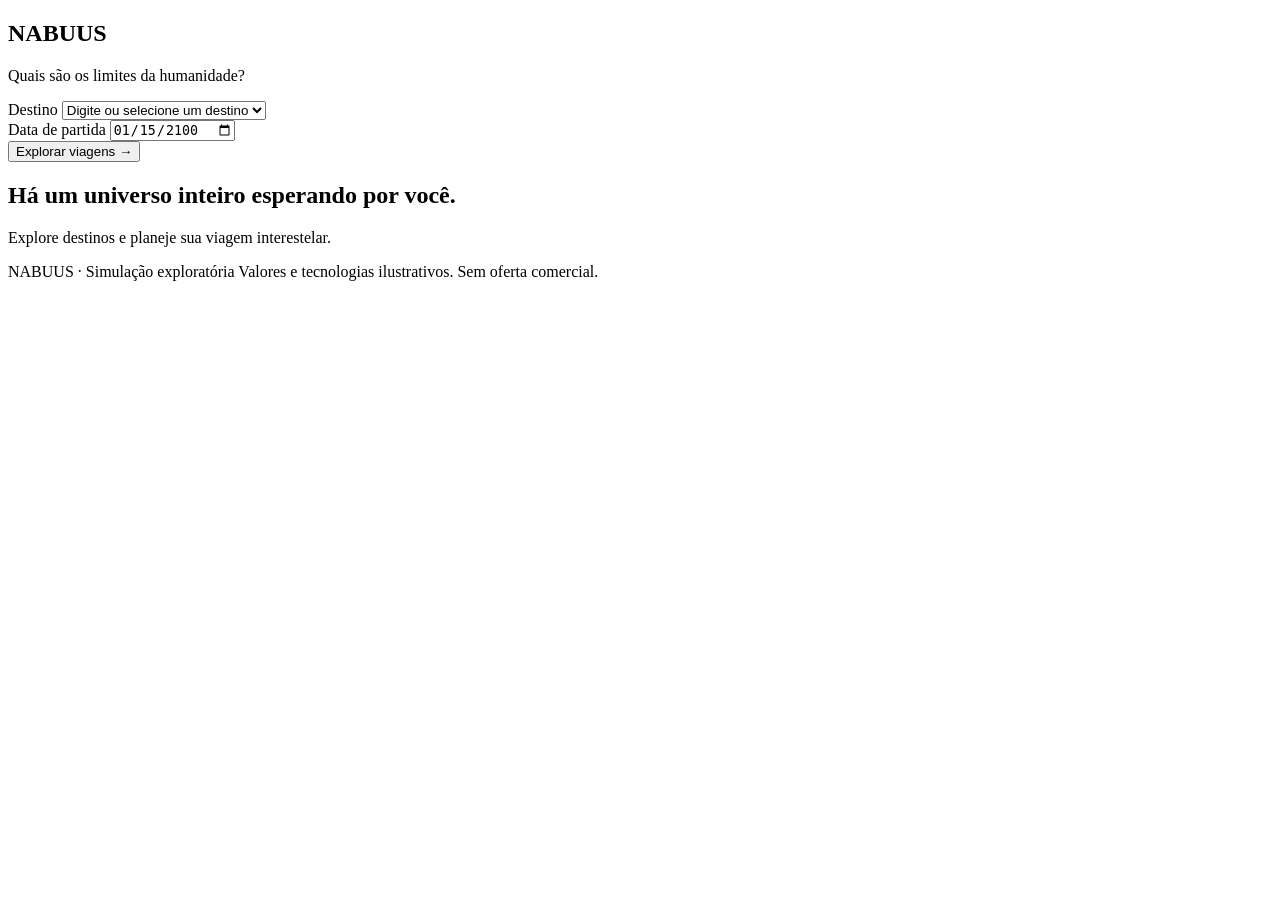
==== frontend/index.html @ 34257c63 "feat(frontend): adiciona telas de busca inicial, login e registro" ====
<!DOCTYPE html>
<html lang="pt-BR">
<head>
  <meta charset="UTF-8">
  <meta name="viewport" content="width=device-width, initial-scale=1.0">
  <title>NABUUS • Página inicial</title>
  <link rel="preconnect" href="https://fonts.googleapis.com">
  <link rel="preconnect" href="https://fonts.gstatic.com" crossorigin>
  <link href="https://fonts.googleapis.com/css2?family=Michroma&display=swap" rel="stylesheet">
  <link rel="stylesheet" href="css/tokens.css">
  <link rel="stylesheet" href="css/base.css">
  <link rel="stylesheet" href="css/components/navbar.css">
  <link rel="stylesheet" href="css/components/buttons.css">
  <link rel="stylesheet" href="css/components/forms.css">
  <link rel="stylesheet" href="css/pages/layout.css">
</head>
<body class="pagina-hero">
  <header id="navbar-principal" class="navbar"></header>

  <main class="container-viajante hero">
    <section aria-labelledby="titulo-hero">
      <h1 id="titulo-hero" class="hero__titulo">NABUUS</h1>
      <p class="hero__subtitulo">Quais são os limites da humanidade?</p>
    </section>

    <form id="form-busca-inicial" class="hero__busca" novalidate>
      <div class="campo">
        <label class="campo__rotulo" for="select-destino">Destino</label>
        <select id="select-destino" class="campo__select" name="destino">
          <option value="">Digite ou selecione um destino</option>
        </select>
      </div>

      <div class="campo">
        <label class="campo__rotulo" for="input-data">Data de partida</label>
        <input id="input-data" class="campo__controle" type="date" name="data" value="2100-01-15">
      </div>

      <button type="submit" class="botao botao--primario botao--grande">
        Explorar viagens →
      </button>
    </form>

    <section aria-label="Apresentação da experiência">
      <h2 class="hero__subtitulo">Há um universo inteiro esperando por você.</h2>
      <p class="texto-secundario">Explore destinos e planeje sua viagem interestelar.</p>
    </section>
  </main>

  <footer class="rodape">
    <div class="rodape__inner container-viajante">
      <span>NABUUS · Simulação exploratória</span>
      <span>Valores e tecnologias ilustrativos. Sem oferta comercial.</span>
    </div>
  </footer>

  <script type="module" src="js/views/home-view.js"></script>
</body>
</html>
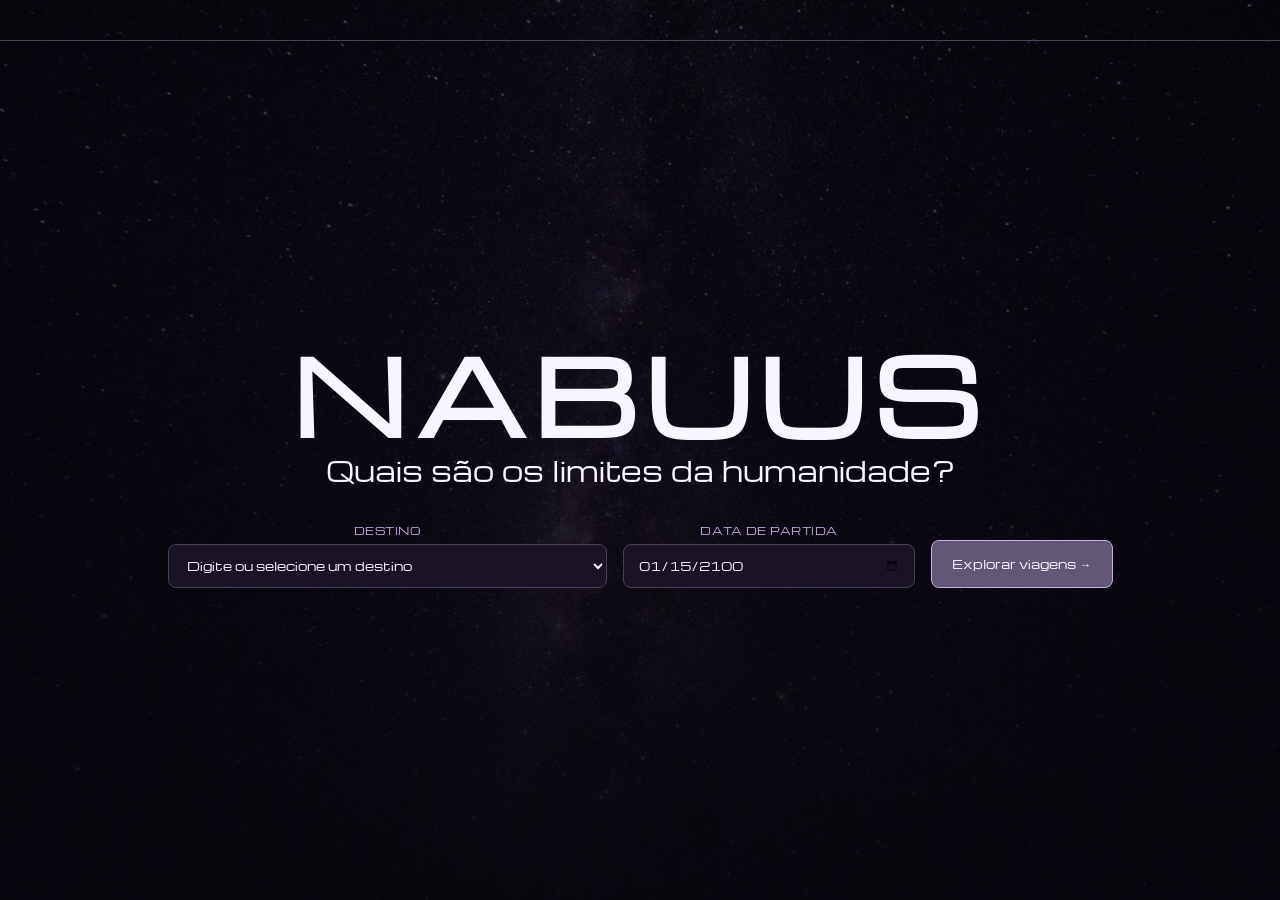
==== commit fed5c2c5: "style(frontend): ajusta espaçamento de login e limpa landing page" ====
--- a/frontend/index.html
+++ b/frontend/index.html
@@ -40,19 +40,7 @@
         Explorar viagens →
       </button>
     </form>
-
-    <section aria-label="Apresentação da experiência">
-      <h2 class="hero__subtitulo">Há um universo inteiro esperando por você.</h2>
-      <p class="texto-secundario">Explore destinos e planeje sua viagem interestelar.</p>
-    </section>
   </main>
-
-  <footer class="rodape">
-    <div class="rodape__inner container-viajante">
-      <span>NABUUS · Simulação exploratória</span>
-      <span>Valores e tecnologias ilustrativos. Sem oferta comercial.</span>
-    </div>
-  </footer>
 
   <script type="module" src="js/views/home-view.js"></script>
 </body>
--- a/frontend/css/tokens.css
+++ b/frontend/css/tokens.css
@@ -0,0 +1,71 @@
+/* Design Tokens extraídos do protótipo Nabuus.fig */
+:root {
+  /* Tipografia */
+  --fonte-principal: 'Michroma', sans-serif;
+  --texto-2xs: 0.5rem;        /* 8px */
+  --texto-xs: 0.625rem;       /* 10px */
+  --texto-sm: 0.6875rem;      /* 11px */
+  --texto-base: 0.75rem;      /* 12px */
+  --texto-md: 0.875rem;       /* 14px */
+  --texto-lg: 1rem;           /* 16px */
+  --texto-xl: 1.25rem;        /* 20px */
+  --texto-2xl: 1.625rem;      /* 26px */
+  --texto-3xl: 2rem;          /* 32px */
+  --texto-display-login: 4rem;
+  --texto-display-hero: clamp(2.5rem, 8vw, 7.3125rem);
+
+  /* Cores de Fundo */
+  --cor-fundo-espaco: #050409;
+  --cor-fundo-primario: #06040E;
+  --cor-fundo-mapa: #07060D;
+  --cor-fundo-overlay: rgba(5, 4, 9, 0.82);
+
+  /* Superfícies e Cards */
+  --cor-superficie-card: #110E1E;
+  --cor-superficie-painel: #110C1C;
+  --cor-superficie-secundaria: #171224;
+  --cor-superficie-input: #191325;
+  --cor-superficie-destaque: #21192F;
+  --cor-superficie-cabine: #211B30;
+  --cor-superficie-badge: #292138;
+  --cor-poltrona-ocupada: #302B3A;
+
+  /* Bordas */
+  --cor-borda-padrao: #494057;
+  --cor-borda-painel: #524566;
+  --cor-borda-card: #66597A;
+  --cor-borda-foco: #A496B7;
+  --cor-borda-selecionada: #8E76B0;
+  --cor-borda-ativa: #C7AFE9;
+
+  /* Ações e Estados */
+  --cor-acao-primaria: #625875;
+  --cor-acao-primaria-ativa: #4F4069;
+  --cor-acao-secundaria: #3B334A;
+  --cor-perigo-fundo: #421729;
+  --cor-perigo-borda: #A6475C;
+
+  /* Textos e Acentos */
+  --cor-texto-primario: #F8F5FF;
+  --cor-texto-secundario: #CFC5DA;
+  --cor-texto-apoio: #D4C7E5;
+  --cor-texto-mutado: #A99AB9;
+  --cor-acento-lavanda: #C7AFE9;
+  --cor-acento-brilho: #E0C9FF;
+
+  /* Raios */
+  --raio-xs: 3px;
+  --raio-sm: 6px;
+  --raio-md: 8px;
+  --raio-lg: 10px;
+  --raio-xl: 12px;
+
+  /* Espaçamentos e Larguras */
+  --espaco-xs: 0.25rem;
+  --espaco-sm: 0.5rem;
+  --espaco-md: 1rem;
+  --espaco-lg: 1.5rem;
+  --espaco-xl: 2rem;
+  --largura-viajante: 1336px;
+  --largura-gestao: 1200px;
+}
--- a/frontend/css/base.css
+++ b/frontend/css/base.css
@@ -0,0 +1,123 @@
+*,
+*::before,
+*::after {
+  box-sizing: border-box;
+  margin: 0;
+  padding: 0;
+}
+
+html {
+  font-size: 16px;
+  background-color: var(--cor-fundo-espaco);
+  color: var(--cor-texto-primario);
+  font-family: var(--fonte-principal);
+  -webkit-font-smoothing: antialiased;
+}
+
+body {
+  min-height: 100vh;
+  background-color: var(--cor-fundo-primario);
+  color: var(--cor-texto-primario);
+  font-family: var(--fonte-principal);
+  font-size: var(--texto-base);
+  line-height: 1.5;
+  display: flex;
+  flex-direction: column;
+}
+
+a {
+  color: inherit;
+  text-decoration: none;
+}
+
+button,
+input,
+select,
+textarea {
+  font-family: inherit;
+  color: inherit;
+}
+
+button {
+  cursor: pointer;
+}
+
+:focus-visible {
+  outline: 2px solid var(--cor-acento-lavanda);
+  outline-offset: 2px;
+}
+
+.oculto {
+  display: none !important;
+}
+
+.sr-only {
+  position: absolute !important;
+  width: 1px;
+  height: 1px;
+  overflow: hidden;
+  clip: rect(0, 0, 0, 0);
+  white-space: nowrap;
+}
+
+.container-viajante,
+.container-gestao {
+  width: 100%;
+  margin-inline: auto;
+  padding-inline: var(--espaco-md);
+}
+
+@media (min-width: 768px) {
+  .container-viajante,
+  .container-gestao {
+    padding-inline: 3.25rem;
+  }
+}
+
+@media (min-width: 1400px) {
+  .container-viajante {
+    max-width: calc(var(--largura-viajante) + 6.5rem);
+  }
+
+  .container-gestao {
+    max-width: calc(var(--largura-gestao) + 6.5rem);
+  }
+}
+
+/* 4 Estados Obrigatórios da UI */
+.estado-painel {
+  background-color: var(--cor-superficie-card);
+  border: 1px solid var(--cor-borda-padrao);
+  border-radius: var(--raio-lg);
+  padding: var(--espaco-xl);
+  text-align: center;
+}
+
+.estado-painel--erro {
+  border-color: var(--cor-perigo-borda);
+  background-color: var(--cor-perigo-fundo);
+}
+
+.estado-painel__titulo {
+  font-size: var(--texto-lg);
+  color: var(--cor-texto-primario);
+  margin-bottom: var(--espaco-sm);
+}
+
+.estado-painel__texto {
+  font-size: var(--texto-sm);
+  color: var(--cor-texto-secundario);
+  margin-bottom: var(--espaco-md);
+}
+
+.texto-acento {
+  color: var(--cor-acento-lavanda);
+}
+
+.texto-secundario {
+  color: var(--cor-texto-secundario);
+}
+
+.texto-mutado {
+  color: var(--cor-texto-mutado);
+}
--- a/frontend/css/components/navbar.css
+++ b/frontend/css/components/navbar.css
@@ -0,0 +1,68 @@
+.navbar {
+  width: 100%;
+  padding-top: var(--espaco-lg);
+  padding-bottom: var(--espaco-md);
+  border-bottom: 1px solid var(--cor-borda-padrao);
+}
+
+.navbar__inner {
+  display: flex;
+  flex-wrap: wrap;
+  align-items: center;
+  justify-content: space-between;
+  gap: var(--espaco-md);
+}
+
+.navbar__marca {
+  font-size: var(--texto-xl);
+  letter-spacing: 0.08em;
+  color: var(--cor-texto-primario);
+}
+
+.navbar__subtitulo {
+  font-size: var(--texto-base);
+  color: var(--cor-texto-secundario);
+  display: none;
+}
+
+@media (min-width: 992px) {
+  .navbar__subtitulo {
+    display: block;
+  }
+}
+
+.navbar__acoes {
+  display: flex;
+  flex-wrap: wrap;
+  align-items: center;
+  gap: var(--espaco-sm);
+}
+
+.navbar__link {
+  font-size: var(--texto-md);
+  color: var(--cor-texto-primario);
+  padding: 0.5rem 0.75rem;
+  border-radius: var(--raio-md);
+  transition: background-color 0.15s ease;
+}
+
+.navbar__link:hover {
+  background-color: var(--cor-superficie-destaque);
+}
+
+.rodape {
+  margin-top: auto;
+  padding-top: var(--espaco-md);
+  padding-bottom: var(--espaco-lg);
+  border-top: 1px solid var(--cor-borda-padrao);
+}
+
+.rodape__inner {
+  display: flex;
+  flex-wrap: wrap;
+  align-items: center;
+  justify-content: space-between;
+  gap: var(--espaco-sm);
+  font-size: var(--texto-xs);
+  color: var(--cor-texto-secundario);
+}
--- a/frontend/css/components/buttons.css
+++ b/frontend/css/components/buttons.css
@@ -0,0 +1,92 @@
+.botao {
+  display: inline-flex;
+  align-items: center;
+  justify-content: center;
+  gap: var(--espaco-sm);
+  min-height: 2.5rem;
+  padding: 0.625rem 1.25rem;
+  border-radius: var(--raio-md);
+  border: 1px solid var(--cor-borda-padrao);
+  background-color: var(--cor-superficie-card);
+  color: var(--cor-texto-primario);
+  font-size: var(--texto-base);
+  text-align: center;
+  transition: border-color 0.15s ease, background-color 0.15s ease;
+}
+
+.botao:hover:not(:disabled) {
+  border-color: var(--cor-borda-ativa);
+  background-color: var(--cor-superficie-destaque);
+}
+
+.botao:disabled {
+  opacity: 0.55;
+  cursor: not-allowed;
+}
+
+.botao--primario {
+  background-color: var(--cor-acao-primaria);
+  border-color: var(--cor-borda-ativa);
+  color: var(--cor-texto-primario);
+}
+
+.botao--primario:hover:not(:disabled) {
+  background-color: var(--cor-acao-primaria-ativa);
+}
+
+.botao--ativo {
+  background-color: var(--cor-acao-primaria-ativa);
+  border-color: var(--cor-borda-ativa);
+}
+
+.botao--secundario {
+  background-color: var(--cor-acao-secundaria);
+  border-color: var(--cor-borda-foco);
+}
+
+.botao--perigo {
+  background-color: var(--cor-perigo-fundo);
+  border-color: var(--cor-perigo-borda);
+  color: var(--cor-texto-primario);
+}
+
+.botao--perigo:hover:not(:disabled) {
+  background-color: #5b2038;
+}
+
+.botao--bloco {
+  width: 100%;
+}
+
+.botao--grande {
+  min-height: 3rem;
+}
+
+.chip {
+  display: inline-flex;
+  align-items: center;
+  gap: 0.5rem;
+  padding: 0.35rem 0.75rem;
+  border-radius: var(--raio-sm);
+  background-color: var(--cor-superficie-destaque);
+  border: 1px solid var(--cor-borda-padrao);
+  font-size: var(--texto-2xs);
+  color: var(--cor-acento-lavanda);
+}
+
+.badge {
+  display: inline-flex;
+  align-items: center;
+  padding: 0.25rem 0.65rem;
+  border-radius: var(--raio-md);
+  background-color: var(--cor-superficie-badge);
+  border: 1px solid var(--cor-borda-padrao);
+  font-size: var(--texto-xs);
+  color: var(--cor-acento-lavanda);
+}
+
+.badge--alerta {
+  background-color: var(--cor-perigo-fundo);
+  border-color: var(--cor-perigo-borda);
+  color: var(--cor-texto-primario);
+}
--- a/frontend/css/components/forms.css
+++ b/frontend/css/components/forms.css
@@ -0,0 +1,76 @@
+.campo {
+  display: flex;
+  flex-direction: column;
+  gap: 0.375rem;
+}
+
+.campo__rotulo {
+  font-size: var(--texto-xs);
+  color: var(--cor-acento-lavanda);
+  text-transform: uppercase;
+  letter-spacing: 0.05em;
+}
+
+.campo__controle,
+.campo__select {
+  width: 100%;
+  min-height: 2.75rem;
+  padding: 0.625rem 0.875rem;
+  background-color: var(--cor-superficie-input);
+  border: 1px solid var(--cor-borda-padrao);
+  border-radius: var(--raio-md);
+  color: var(--cor-texto-primario);
+  font-size: var(--texto-base);
+}
+
+.campo__controle:focus,
+.campo__select:focus {
+  border-color: var(--cor-borda-foco);
+  outline: none;
+}
+
+.campo__erro {
+  font-size: var(--texto-xs);
+  color: #f4a2b8;
+  min-height: 1rem;
+}
+
+.check-grupo {
+  display: flex;
+  flex-direction: column;
+  gap: 0.625rem;
+}
+
+.check-item {
+  display: flex;
+  align-items: center;
+  gap: 0.625rem;
+  font-size: var(--texto-xs);
+  color: var(--cor-texto-secundario);
+  cursor: pointer;
+}
+
+.check-item input[type="checkbox"] {
+  width: 1rem;
+  height: 1rem;
+  accent-color: var(--cor-acento-lavanda);
+}
+
+.slider-controle {
+  width: 100%;
+  accent-color: var(--cor-acento-lavanda);
+}
+
+.slider-legenda {
+  display: flex;
+  justify-content: space-between;
+  font-size: var(--texto-2xs);
+  color: var(--cor-texto-mutado);
+}
+
+.tabs {
+  display: flex;
+  flex-wrap: wrap;
+  gap: var(--espaco-sm);
+  margin-bottom: var(--espaco-lg);
+}
--- a/frontend/css/pages/layout.css
+++ b/frontend/css/pages/layout.css
@@ -0,0 +1,209 @@
+/* Layouts específicos de página (Mobile-First) */
+.pagina-hero {
+  background-image:
+    linear-gradient(180deg, rgba(6, 5, 13, 0.72), rgba(6, 5, 13, 0.92)),
+    url('../../assets/img/bg-space-1.jpg');
+  background-size: cover;
+  background-position: center;
+}
+
+.hero {
+  padding-block: 3rem 4rem;
+  text-align: center;
+  display: flex;
+  flex-direction: column;
+  align-items: center;
+  gap: var(--espaco-xl);
+}
+
+.hero__titulo {
+  font-size: var(--texto-display-hero);
+  line-height: 1.1;
+  letter-spacing: 0.08em;
+  color: var(--cor-texto-primario);
+}
+
+.hero__subtitulo {
+  font-size: clamp(1rem, 2.5vw, 1.6875rem);
+  color: var(--cor-texto-primario);
+}
+
+.hero__busca {
+  width: 100%;
+  max-width: 945px;
+  display: grid;
+  gap: var(--espaco-md);
+}
+
+@media (min-width: 768px) {
+  .hero__busca {
+    grid-template-columns: 1.5fr 1fr auto;
+    align-items: end;
+  }
+}
+
+.pagina-hero .hero {
+  flex: 1;
+  justify-content: center;
+}
+
+/* Login / Registro */
+.auth-grid {
+  display: grid;
+  gap: var(--espaco-xl);
+  max-width: 972px;
+  margin-inline: auto;
+  padding-block: var(--espaco-xl);
+}
+
+@media (min-width: 900px) {
+  .auth-grid {
+    grid-template-columns: 340px 1fr;
+    align-items: start;
+  }
+}
+
+.auth-grid .card > .texto-secundario {
+  margin-top: var(--espaco-xs);
+}
+
+.auth-grid .card > form {
+  margin-top: var(--espaco-xl);
+}
+
+.perfis-lista {
+  display: flex;
+  flex-direction: column;
+  gap: var(--espaco-md);
+  margin-top: var(--espaco-xl);
+}
+
+.perfil-opcao {
+  text-align: left;
+  padding: var(--espaco-md);
+  border-radius: var(--raio-lg);
+  background-color: var(--cor-superficie-painel);
+  border: 1px solid #736687;
+  display: flex;
+  flex-direction: column;
+  gap: 0.35rem;
+}
+
+.perfil-opcao--ativo {
+  background-color: #544A66;
+  border-color: var(--cor-borda-ativa);
+}
+
+/* Grids de Resultados / Detalhes / Poltronas / Gestão */
+.layout-resultados {
+  display: grid;
+  gap: var(--espaco-lg);
+  padding-block: var(--espaco-lg);
+}
+
+@media (min-width: 992px) {
+  .layout-resultados {
+    grid-template-columns: 261px 1fr;
+    align-items: start;
+  }
+}
+
+.layout-duas-colunas {
+  display: grid;
+  gap: var(--espaco-lg);
+  padding-block: var(--espaco-lg);
+}
+
+@media (min-width: 992px) {
+  .layout-duas-colunas {
+    grid-template-columns: 1fr 432px;
+    align-items: start;
+  }
+}
+
+.layout-gestao-form {
+  display: grid;
+  gap: var(--espaco-lg);
+  padding-block: var(--espaco-lg);
+}
+
+@media (min-width: 992px) {
+  .layout-gestao-form {
+    grid-template-columns: 1fr 388px;
+    align-items: start;
+  }
+}
+
+.grid-cards-3 {
+  display: grid;
+  gap: var(--espaco-lg);
+}
+
+@media (min-width: 768px) {
+  .grid-cards-3 {
+    grid-template-columns: repeat(3, minmax(0, 1fr));
+  }
+}
+
+.grid-cards-4 {
+  display: grid;
+  gap: var(--espaco-md);
+}
+
+@media (min-width: 768px) {
+  .grid-cards-4 {
+    grid-template-columns: repeat(2, minmax(0, 1fr));
+  }
+}
+
+@media (min-width: 1100px) {
+  .grid-cards-4 {
+    grid-template-columns: repeat(4, minmax(0, 1fr));
+  }
+}
+
+.grid-campos-2 {
+  display: grid;
+  gap: var(--espaco-md);
+}
+
+@media (min-width: 640px) {
+  .grid-campos-2 {
+    grid-template-columns: repeat(2, minmax(0, 1fr));
+  }
+}
+
+.barra-busca-topo {
+  display: grid;
+  gap: var(--espaco-sm);
+  padding-top: var(--espaco-lg);
+}
+
+@media (min-width: 992px) {
+  .barra-busca-topo {
+    grid-template-columns: 1fr 1.4fr 1.2fr auto;
+    align-items: end;
+  }
+}
+
+.barra-etapa {
+  display: flex;
+  flex-wrap: wrap;
+  justify-content: space-between;
+  gap: var(--espaco-sm);
+  padding-top: var(--espaco-lg);
+  font-size: var(--texto-xs);
+  color: var(--cor-acento-lavanda);
+}
+
+.titulo-pagina {
+  font-size: var(--texto-2xl);
+  color: var(--cor-texto-primario);
+  margin-top: var(--espaco-sm);
+}
+
+.lista-pilha {
+  display: flex;
+  flex-direction: column;
+  gap: var(--espaco-md);
+}
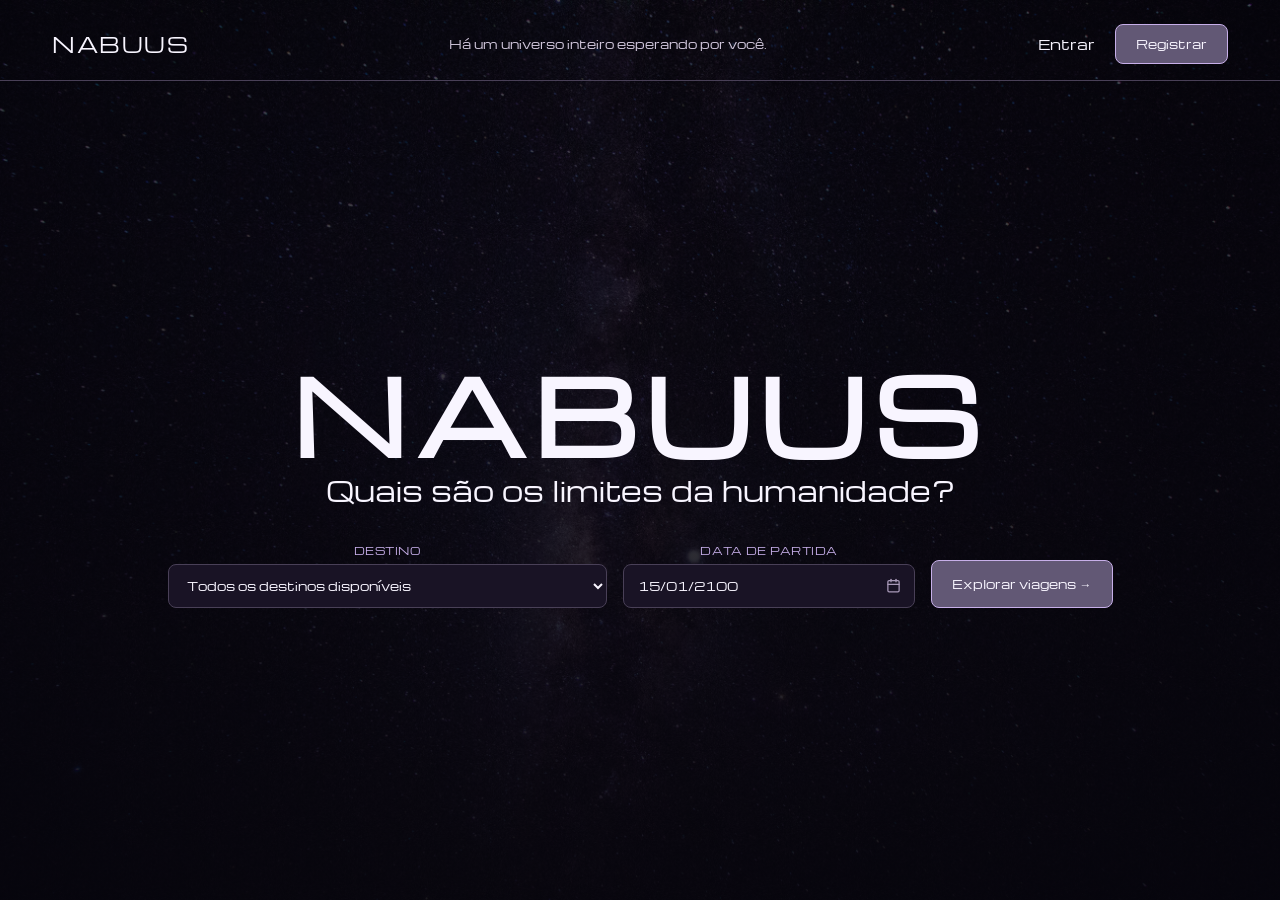
==== commit a2881d00: "fix(busca): padroniza campo de data de partida com calendario e validacao em explorar viagens e home" ====
--- a/frontend/index.html
+++ b/frontend/index.html
@@ -33,13 +33,40 @@
 
       <div class="campo">
         <label class="campo__rotulo" for="input-data">Data de partida</label>
-        <input id="input-data" class="campo__controle" type="date" name="data" value="2100-01-15">
+        <div class="campo-data">
+          <input
+            id="input-data"
+            class="campo__controle campo-data__input"
+            type="text"
+            name="data"
+            inputmode="numeric"
+            maxlength="10"
+            placeholder="dd/mm/aaaa"
+            value="15/01/2100"
+            required
+          >
+          <button
+            id="btn-calendario-home"
+            type="button"
+            class="campo-data__botao"
+            aria-label="Selecionar data de partida no calendário"
+          >
+            <svg width="15" height="15" viewBox="0 0 24 24" fill="none" stroke="currentColor" stroke-width="2" stroke-linecap="round" stroke-linejoin="round" aria-hidden="true">
+              <rect x="3" y="4" width="18" height="18" rx="2" ry="2"></rect>
+              <line x1="16" y1="2" x2="16" y2="6"></line>
+              <line x1="8" y1="2" x2="8" y2="6"></line>
+              <line x1="3" y1="10" x2="21" y2="10"></line>
+            </svg>
+          </button>
+          <input id="input-data-picker" class="campo-data__picker" type="date" tabindex="-1" aria-hidden="true">
+        </div>
       </div>
 
       <button type="submit" class="botao botao--primario botao--grande">
         Explorar viagens →
       </button>
     </form>
+    <p id="erro-input-data" class="campo__erro oculto" role="alert"></p>
   </main>
 
   <script type="module" src="js/views/home-view.js"></script>
--- a/frontend/css/components/buttons.css
+++ b/frontend/css/components/buttons.css
@@ -62,6 +62,22 @@
   min-height: 3rem;
 }
 
+.botao--empilhado {
+  flex-direction: column;
+  gap: 0.2rem;
+  padding-block: 0.65rem;
+}
+
+.botao__titulo {
+  font-weight: 600;
+  color: var(--cor-texto-primario);
+}
+
+.botao__subtitulo {
+  font-size: var(--texto-xs);
+  color: var(--cor-acento-lavanda);
+}
+
 .chip {
   display: inline-flex;
   align-items: center;
--- a/frontend/css/components/forms.css
+++ b/frontend/css/components/forms.css
@@ -27,6 +27,54 @@
 .campo__select:focus {
   border-color: var(--cor-borda-foco);
   outline: none;
+}
+
+.campo__controle::selection {
+  background-color: var(--cor-acao-primaria);
+  color: var(--cor-texto-primario);
+}
+
+.campo-data {
+  position: relative;
+  display: flex;
+  align-items: center;
+}
+
+.campo-data__input {
+  padding-right: 2.5rem;
+}
+
+.campo-data__botao {
+  position: absolute;
+  right: 0.625rem;
+  display: inline-flex;
+  align-items: center;
+  justify-content: center;
+  width: 1.5rem;
+  height: 1.5rem;
+  background: transparent;
+  border: none;
+  border-radius: var(--raio-xs);
+  color: var(--cor-texto-mutado);
+  transition: color 0.15s ease;
+}
+
+.campo-data__botao:hover,
+.campo-data__botao:focus-visible {
+  color: var(--cor-acento-lavanda);
+}
+
+.campo-data__picker {
+  position: absolute;
+  right: 0.625rem;
+  bottom: 0;
+  width: 1px;
+  height: 1px;
+  opacity: 0;
+  pointer-events: none;
+  border: 0;
+  padding: 0;
+  color-scheme: dark;
 }
 
 .campo__erro {
